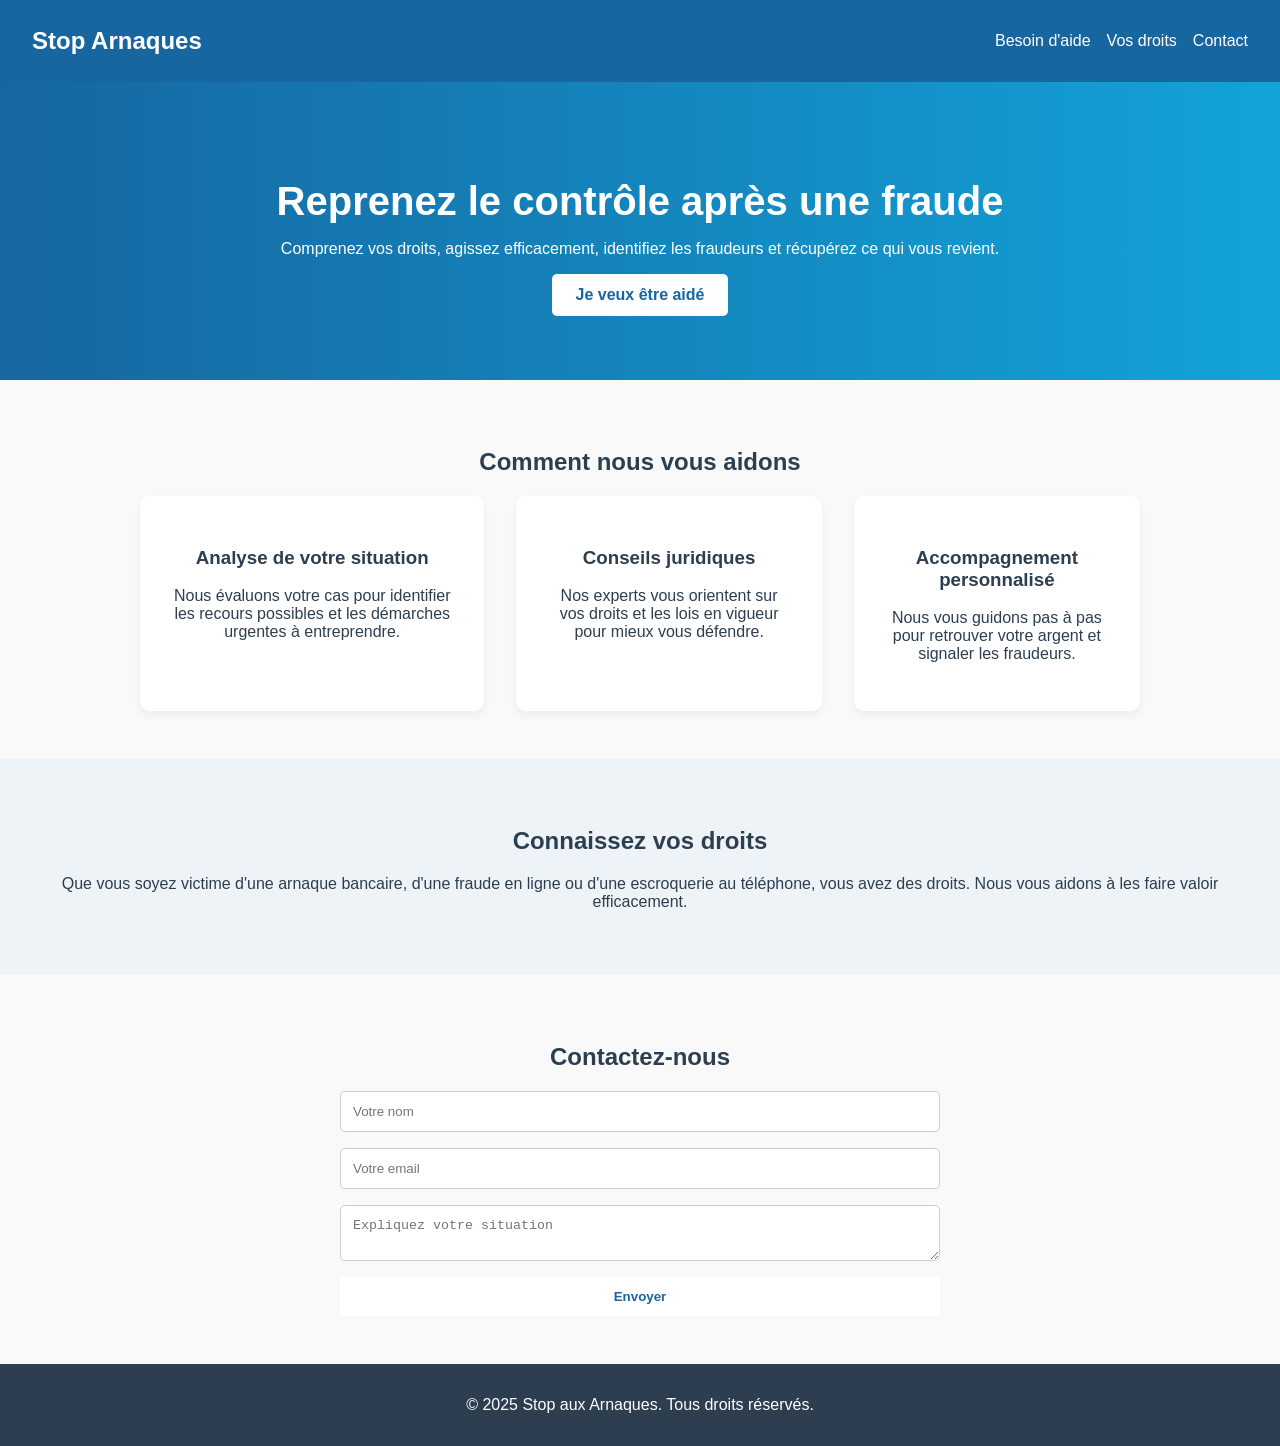
==== index.html @ d4abdb0a "Add files via upload" ====
<!DOCTYPE html>
<html lang="fr">
<head>
  <meta charset="UTF-8" />
  <meta name="viewport" content="width=device-width, initial-scale=1.0" />
  <title>Stop aux Arnaques</title>
  <link rel="stylesheet" href="style.css" />
</head>
<body>
  <header class="header">
    <div class="logo">Stop Arnaques</div>
    <nav>
      <ul>
        <li><a href="#aide">Besoin d'aide</a></li>
        <li><a href="#droits">Vos droits</a></li>
        <li><a href="#contact">Contact</a></li>
      </ul>
    </nav>
  </header>

  <section class="hero">
    <div class="hero-text">
      <h1>Reprenez le contrôle après une fraude</h1>
      <p>Comprenez vos droits, agissez efficacement, identifiez les fraudeurs et récupérez ce qui vous revient.</p>
      <a href="#contact" class="btn-primary">Je veux être aidé</a>
    </div>
  </section>

  <section id="aide" class="section">
    <h2>Comment nous vous aidons</h2>
    <div class="cards">
      <div class="card">
        <h3>Analyse de votre situation</h3>
        <p>Nous évaluons votre cas pour identifier les recours possibles et les démarches urgentes à entreprendre.</p>
      </div>
      <div class="card">
        <h3>Conseils juridiques</h3>
        <p>Nos experts vous orientent sur vos droits et les lois en vigueur pour mieux vous défendre.</p>
      </div>
      <div class="card">
        <h3>Accompagnement personnalisé</h3>
        <p>Nous vous guidons pas à pas pour retrouver votre argent et signaler les fraudeurs.</p>
      </div>
    </div>
  </section>

  <section id="droits" class="section alt">
    <h2>Connaissez vos droits</h2>
    <p>Que vous soyez victime d'une arnaque bancaire, d'une fraude en ligne ou d'une escroquerie au téléphone, vous avez des droits. Nous vous aidons à les faire valoir efficacement.</p>
  </section>

  <section id="contact" class="section">
    <h2>Contactez-nous</h2>
    <form class="contact-form" action="https://formspree.io/f/your-form-id" method="POST">
      <input type="text" name="name" placeholder="Votre nom" required />
      <input type="email" name="email" placeholder="Votre email" required />
      <textarea name="message" placeholder="Expliquez votre situation" required></textarea>
      <button type="submit" class="btn-primary">Envoyer</button>
    </form>
  </section>

  <footer class="footer">
    <p>&copy; 2025 Stop aux Arnaques. Tous droits réservés.</p>
  </footer>

  <script src="script.js"></script>
</body>
</html>
---- style.css ----
/* style.css */
:root {
  --primary: #1766a0;
  --secondary: #12a4d9;
  --light: #f9f9f9;
  --dark: #2c3e50;
  --font-main: 'Segoe UI', sans-serif;
}

body {
  margin: 0;
  font-family: var(--font-main);
  background-color: var(--light);
  color: var(--dark);
  scroll-behavior: smooth;
}

.header {
  display: flex;
  justify-content: space-between;
  align-items: center;
  padding: 1rem 2rem;
  background-color: var(--primary);
  color: white;
}

.logo {
  font-size: 1.5rem;
  font-weight: bold;
}

nav ul {
  list-style: none;
  display: flex;
  gap: 1rem;
}

nav a {
  color: white;
  text-decoration: none;
  font-weight: 500;
}

.hero {
  background: linear-gradient(to right, var(--primary), var(--secondary));
  color: white;
  padding: 4rem 2rem;
  text-align: center;
  animation: fadeIn 2s ease-in-out;
}

.hero h1 {
  font-size: 2.5rem;
  margin-bottom: 1rem;
}

.btn-primary {
  display: inline-block;
  padding: 0.75rem 1.5rem;
  background-color: white;
  color: var(--primary);
  border: none;
  border-radius: 5px;
  font-weight: bold;
  transition: background 0.3s;
  text-decoration: none;
}

.btn-primary:hover {
  background-color: #e0e0e0;
}

.section {
  padding: 3rem 2rem;
  text-align: center;
}

.section.alt {
  background-color: #eef3f7;
}

.cards {
  display: flex;
  flex-direction: column;
  gap: 2rem;
  max-width: 1000px;
  margin: auto;
}

.card {
  background-color: white;
  padding: 2rem;
  border-radius: 10px;
  box-shadow: 0 4px 8px rgba(0,0,0,0.05);
  transition: transform 0.3s;
}

.card:hover {
  transform: translateY(-5px);
}

.contact-form {
  max-width: 600px;
  margin: auto;
  display: flex;
  flex-direction: column;
  gap: 1rem;
}

.contact-form input,
.contact-form textarea {
  padding: 0.75rem;
  border: 1px solid #ccc;
  border-radius: 5px;
}

.footer {
  text-align: center;
  padding: 1rem;
  background-color: var(--dark);
  color: white;
}

@keyframes fadeIn {
  from {
    opacity: 0;
    transform: translateY(20px);
  }
  to {
    opacity: 1;
    transform: translateY(0);
  }
}

@media (min-width: 768px) {
  .cards {
    flex-direction: row;
  }
}

@media (max-width: 767px) {
  .hero h1 {
    font-size: 2rem;
  }
  nav ul {
    flex-direction: column;
    gap: 0.5rem;
  }
}
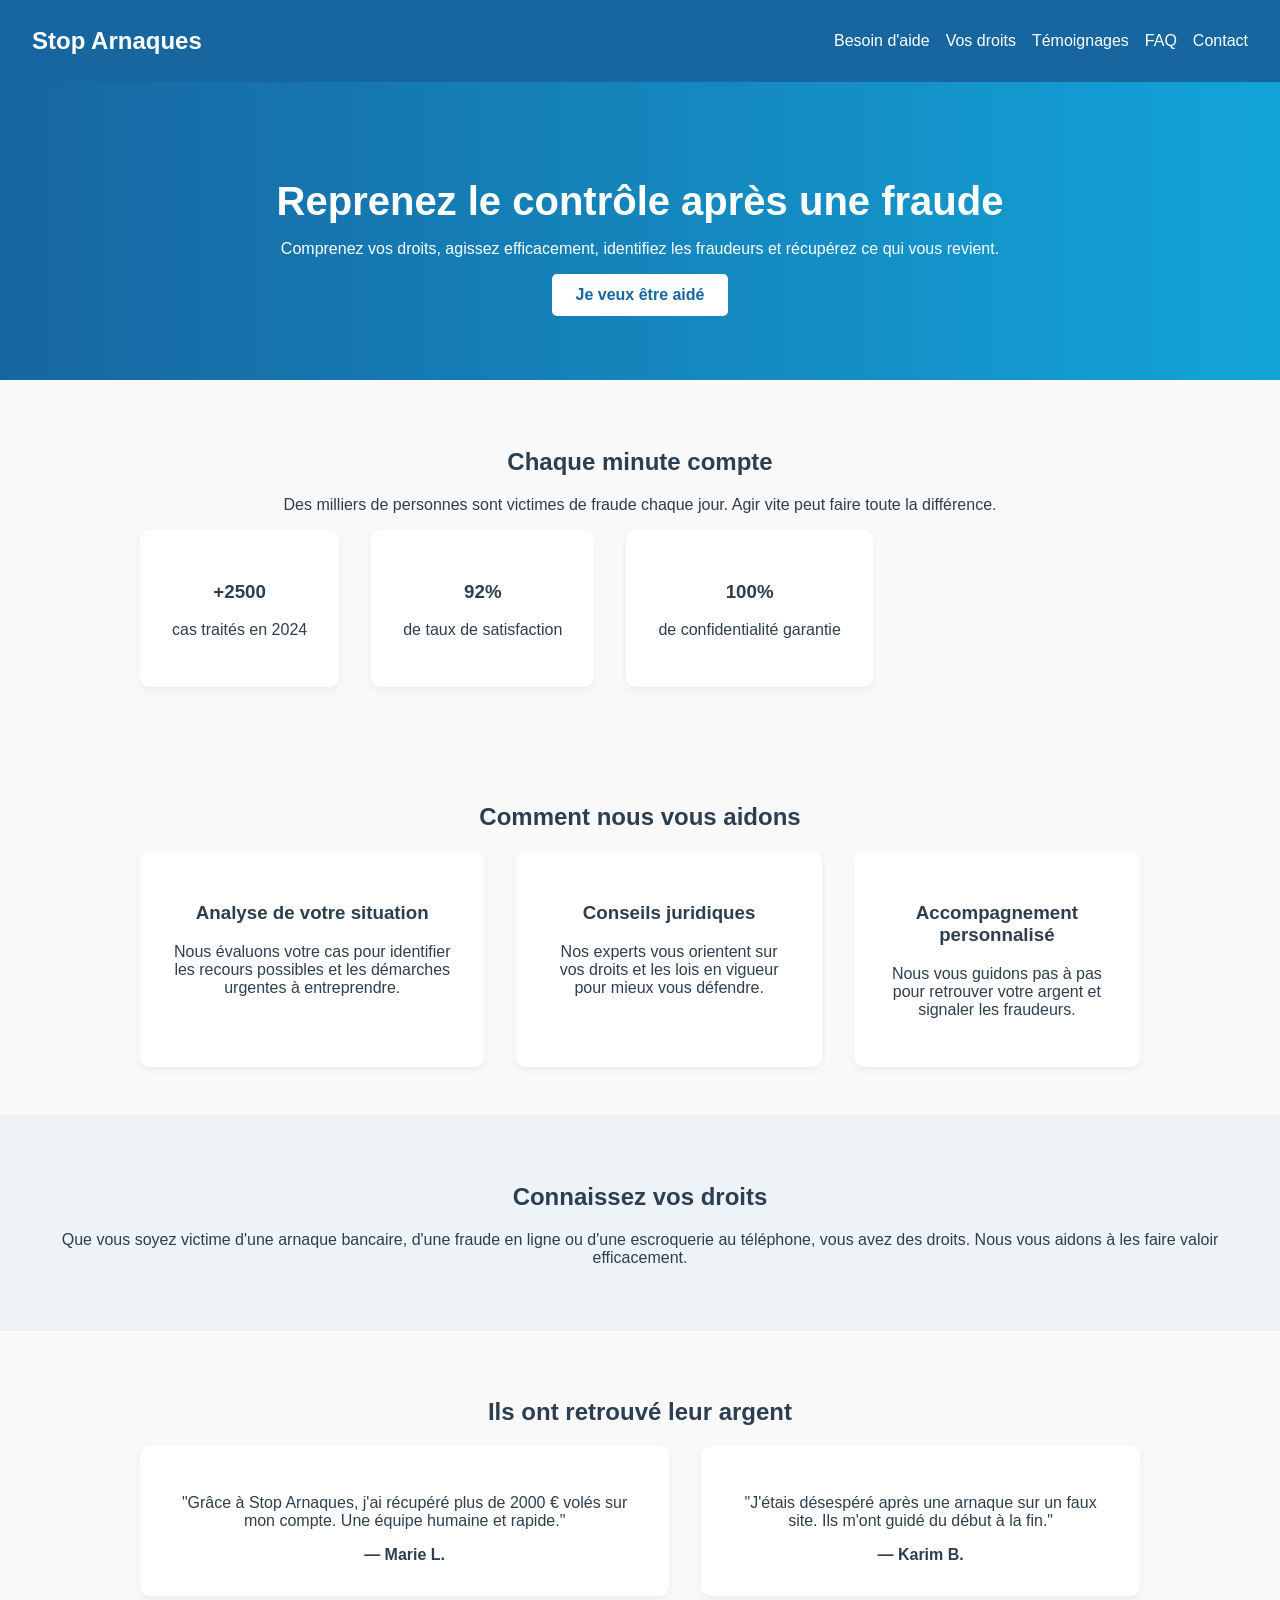
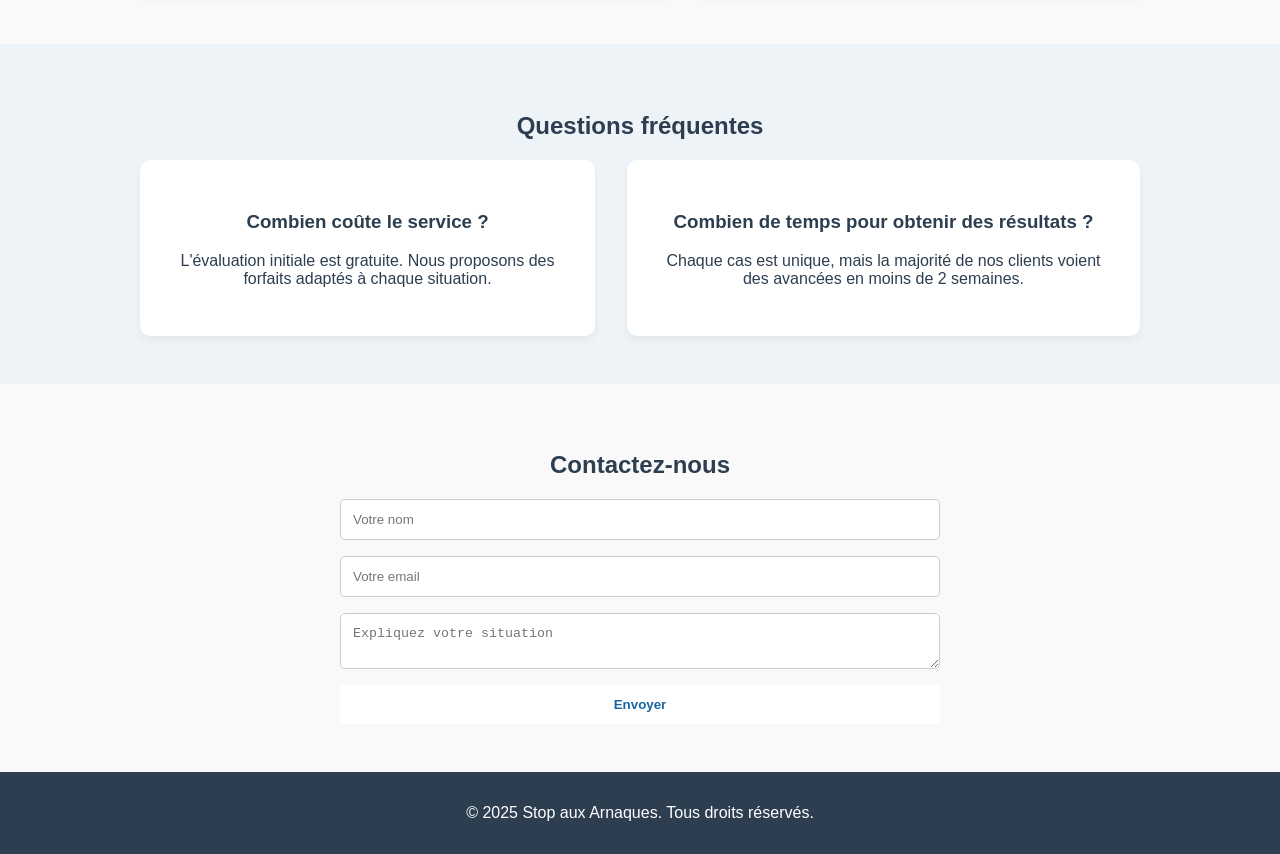
==== commit a950247f: "Add files via upload" ====
--- a/index.html
+++ b/index.html
@@ -13,6 +13,8 @@
       <ul>
         <li><a href="#aide">Besoin d'aide</a></li>
         <li><a href="#droits">Vos droits</a></li>
+        <li><a href="#temoignages">Témoignages</a></li>
+        <li><a href="#faq">FAQ</a></li>
         <li><a href="#contact">Contact</a></li>
       </ul>
     </nav>
@@ -23,6 +25,16 @@
       <h1>Reprenez le contrôle après une fraude</h1>
       <p>Comprenez vos droits, agissez efficacement, identifiez les fraudeurs et récupérez ce qui vous revient.</p>
       <a href="#contact" class="btn-primary">Je veux être aidé</a>
+    </div>
+  </section>
+
+  <section class="section stats">
+    <h2>Chaque minute compte</h2>
+    <p>Des milliers de personnes sont victimes de fraude chaque jour. Agir vite peut faire toute la différence.</p>
+    <div class="cards">
+      <div class="card"><h3>+2500</h3><p>cas traités en 2024</p></div>
+      <div class="card"><h3>92%</h3><p>de taux de satisfaction</p></div>
+      <div class="card"><h3>100%</h3><p>de confidentialité garantie</p></div>
     </div>
   </section>
 
@@ -49,6 +61,34 @@
     <p>Que vous soyez victime d'une arnaque bancaire, d'une fraude en ligne ou d'une escroquerie au téléphone, vous avez des droits. Nous vous aidons à les faire valoir efficacement.</p>
   </section>
 
+  <section id="temoignages" class="section">
+    <h2>Ils ont retrouvé leur argent</h2>
+    <div class="cards">
+      <div class="card">
+        <p>"Grâce à Stop Arnaques, j'ai récupéré plus de 2000 € volés sur mon compte. Une équipe humaine et rapide."</p>
+        <strong>— Marie L.</strong>
+      </div>
+      <div class="card">
+        <p>"J'étais désespéré après une arnaque sur un faux site. Ils m'ont guidé du début à la fin."</p>
+        <strong>— Karim B.</strong>
+      </div>
+    </div>
+  </section>
+
+  <section id="faq" class="section alt">
+    <h2>Questions fréquentes</h2>
+    <div class="cards">
+      <div class="card">
+        <h3>Combien coûte le service ?</h3>
+        <p>L'évaluation initiale est gratuite. Nous proposons des forfaits adaptés à chaque situation.</p>
+      </div>
+      <div class="card">
+        <h3>Combien de temps pour obtenir des résultats ?</h3>
+        <p>Chaque cas est unique, mais la majorité de nos clients voient des avancées en moins de 2 semaines.</p>
+      </div>
+    </div>
+  </section>
+
   <section id="contact" class="section">
     <h2>Contactez-nous</h2>
     <form class="contact-form" action="https://formspree.io/f/your-form-id" method="POST">
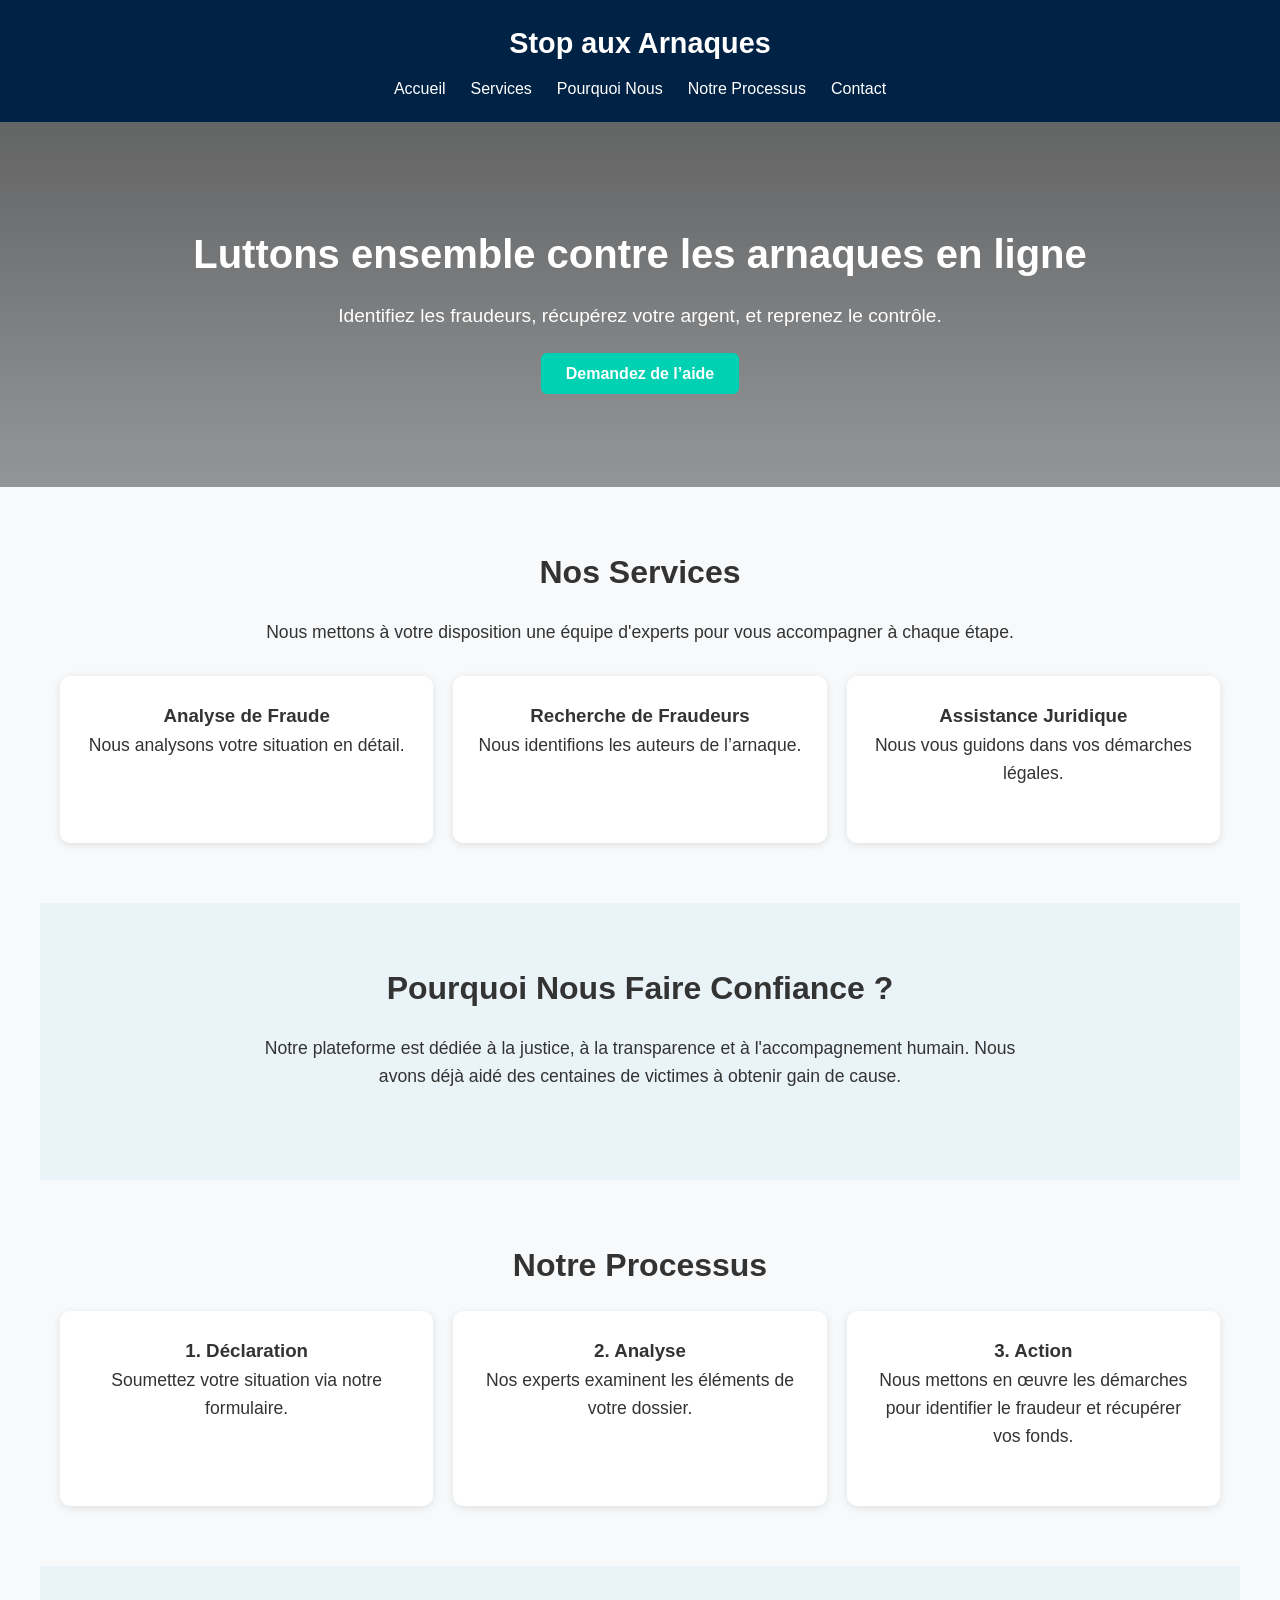
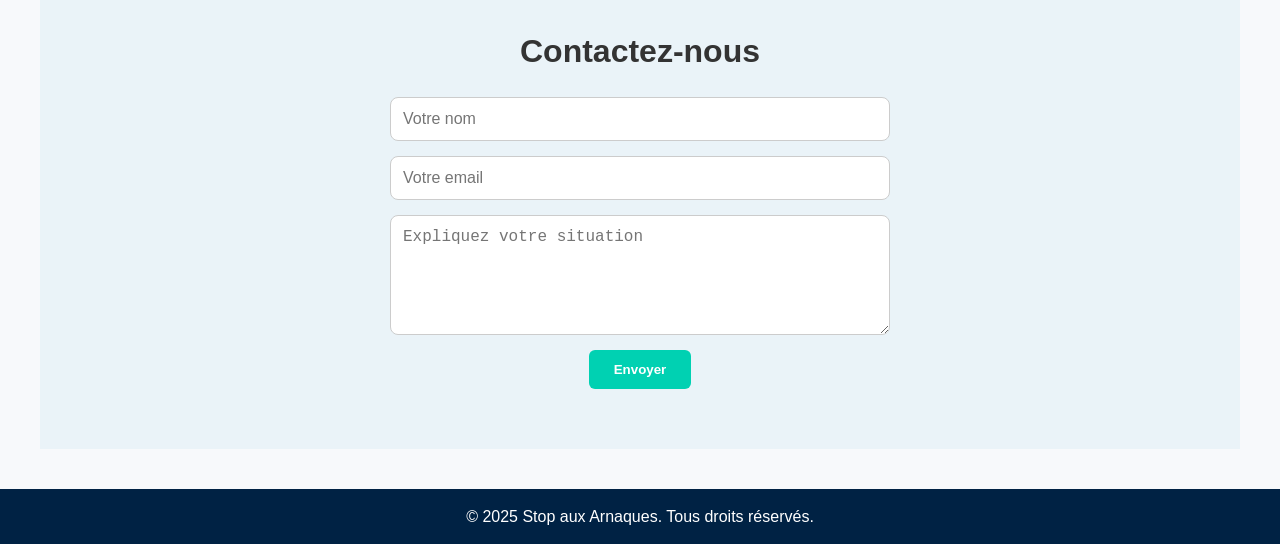
==== commit 1cd4f14c: "Rename index (1).html to index.html" ====
--- a/index.html
+++ b/index.html
@@ -1,108 +1,71 @@
+
 <!DOCTYPE html>
 <html lang="fr">
 <head>
-  <meta charset="UTF-8" />
-  <meta name="viewport" content="width=device-width, initial-scale=1.0" />
-  <title>Stop aux Arnaques</title>
-  <link rel="stylesheet" href="style.css" />
+    <meta charset="UTF-8" />
+    <meta name="viewport" content="width=device-width, initial-scale=1.0"/>
+    <title>Stop aux Arnaques</title>
+    <link rel="stylesheet" href="style.css" />
 </head>
 <body>
-  <header class="header">
-    <div class="logo">Stop Arnaques</div>
+
+<header class="header">
+    <div class="logo">Stop aux Arnaques</div>
     <nav>
-      <ul>
-        <li><a href="#aide">Besoin d'aide</a></li>
-        <li><a href="#droits">Vos droits</a></li>
-        <li><a href="#temoignages">Témoignages</a></li>
-        <li><a href="#faq">FAQ</a></li>
-        <li><a href="#contact">Contact</a></li>
-      </ul>
+        <ul>
+            <li><a href="#hero">Accueil</a></li>
+            <li><a href="#services">Services</a></li>
+            <li><a href="#confiance">Pourquoi Nous</a></li>
+            <li><a href="#process">Notre Processus</a></li>
+            <li><a href="#contact">Contact</a></li>
+        </ul>
     </nav>
-  </header>
+</header>
 
-  <section class="hero">
-    <div class="hero-text">
-      <h1>Reprenez le contrôle après une fraude</h1>
-      <p>Comprenez vos droits, agissez efficacement, identifiez les fraudeurs et récupérez ce qui vous revient.</p>
-      <a href="#contact" class="btn-primary">Je veux être aidé</a>
+<section class="hero" id="hero">
+    <h1>Luttons ensemble contre les arnaques en ligne</h1>
+    <p>Identifiez les fraudeurs, récupérez votre argent, et reprenez le contrôle.</p>
+    <a href="#contact" class="btn-primary">Demandez de l’aide</a>
+</section>
+
+<section class="section" id="services">
+    <h2>Nos Services</h2>
+    <p>Nous mettons à votre disposition une équipe d'experts pour vous accompagner à chaque étape.</p>
+    <div class="cards">
+        <div class="card"><h3>Analyse de Fraude</h3><p>Nous analysons votre situation en détail.</p></div>
+        <div class="card"><h3>Recherche de Fraudeurs</h3><p>Nous identifions les auteurs de l’arnaque.</p></div>
+        <div class="card"><h3>Assistance Juridique</h3><p>Nous vous guidons dans vos démarches légales.</p></div>
     </div>
-  </section>
+</section>
 
-  <section class="section stats">
-    <h2>Chaque minute compte</h2>
-    <p>Des milliers de personnes sont victimes de fraude chaque jour. Agir vite peut faire toute la différence.</p>
+<section class="section alt" id="confiance">
+    <h2>Pourquoi Nous Faire Confiance ?</h2>
+    <p>Notre plateforme est dédiée à la justice, à la transparence et à l'accompagnement humain. Nous avons déjà aidé des centaines de victimes à obtenir gain de cause.</p>
+</section>
+
+<section class="section" id="process">
+    <h2>Notre Processus</h2>
     <div class="cards">
-      <div class="card"><h3>+2500</h3><p>cas traités en 2024</p></div>
-      <div class="card"><h3>92%</h3><p>de taux de satisfaction</p></div>
-      <div class="card"><h3>100%</h3><p>de confidentialité garantie</p></div>
+        <div class="card"><h3>1. Déclaration</h3><p>Soumettez votre situation via notre formulaire.</p></div>
+        <div class="card"><h3>2. Analyse</h3><p>Nos experts examinent les éléments de votre dossier.</p></div>
+        <div class="card"><h3>3. Action</h3><p>Nous mettons en œuvre les démarches pour identifier le fraudeur et récupérer vos fonds.</p></div>
     </div>
-  </section>
+</section>
 
-  <section id="aide" class="section">
-    <h2>Comment nous vous aidons</h2>
-    <div class="cards">
-      <div class="card">
-        <h3>Analyse de votre situation</h3>
-        <p>Nous évaluons votre cas pour identifier les recours possibles et les démarches urgentes à entreprendre.</p>
-      </div>
-      <div class="card">
-        <h3>Conseils juridiques</h3>
-        <p>Nos experts vous orientent sur vos droits et les lois en vigueur pour mieux vous défendre.</p>
-      </div>
-      <div class="card">
-        <h3>Accompagnement personnalisé</h3>
-        <p>Nous vous guidons pas à pas pour retrouver votre argent et signaler les fraudeurs.</p>
-      </div>
-    </div>
-  </section>
+<section class="section alt" id="contact">
+    <h2>Contactez-nous</h2>
+    <form action="https://formspree.io/f/mwkglwdy" method="POST" class="contact-form">
+        <input type="text" name="name" placeholder="Votre nom" required>
+        <input type="email" name="email" placeholder="Votre email" required>
+        <textarea name="message" placeholder="Expliquez votre situation" required></textarea>
+        <button type="submit" class="btn-primary">Envoyer</button>
+    </form>
+</section>
 
-  <section id="droits" class="section alt">
-    <h2>Connaissez vos droits</h2>
-    <p>Que vous soyez victime d'une arnaque bancaire, d'une fraude en ligne ou d'une escroquerie au téléphone, vous avez des droits. Nous vous aidons à les faire valoir efficacement.</p>
-  </section>
+<footer class="footer">
+    <p>&copy; 2025 Stop aux Arnaques. Tous droits réservés.</p>
+</footer>
 
-  <section id="temoignages" class="section">
-    <h2>Ils ont retrouvé leur argent</h2>
-    <div class="cards">
-      <div class="card">
-        <p>"Grâce à Stop Arnaques, j'ai récupéré plus de 2000 € volés sur mon compte. Une équipe humaine et rapide."</p>
-        <strong>— Marie L.</strong>
-      </div>
-      <div class="card">
-        <p>"J'étais désespéré après une arnaque sur un faux site. Ils m'ont guidé du début à la fin."</p>
-        <strong>— Karim B.</strong>
-      </div>
-    </div>
-  </section>
-
-  <section id="faq" class="section alt">
-    <h2>Questions fréquentes</h2>
-    <div class="cards">
-      <div class="card">
-        <h3>Combien coûte le service ?</h3>
-        <p>L'évaluation initiale est gratuite. Nous proposons des forfaits adaptés à chaque situation.</p>
-      </div>
-      <div class="card">
-        <h3>Combien de temps pour obtenir des résultats ?</h3>
-        <p>Chaque cas est unique, mais la majorité de nos clients voient des avancées en moins de 2 semaines.</p>
-      </div>
-    </div>
-  </section>
-
-  <section id="contact" class="section">
-    <h2>Contactez-nous</h2>
-    <form class="contact-form" action="https://formspree.io/f/your-form-id" method="POST">
-      <input type="text" name="name" placeholder="Votre nom" required />
-      <input type="email" name="email" placeholder="Votre email" required />
-      <textarea name="message" placeholder="Expliquez votre situation" required></textarea>
-      <button type="submit" class="btn-primary">Envoyer</button>
-    </form>
-  </section>
-
-  <footer class="footer">
-    <p>&copy; 2025 Stop aux Arnaques. Tous droits réservés.</p>
-  </footer>
-
-  <script src="script.js"></script>
+<script src="script.js"></script>
 </body>
-</html>+</html>
--- a/style.css
+++ b/style.css
@@ -1,98 +1,125 @@
-/* style.css */
-:root {
-  --primary: #1766a0;
-  --secondary: #12a4d9;
-  --light: #f9f9f9;
-  --dark: #2c3e50;
-  --font-main: 'Segoe UI', sans-serif;
+
+* {
+  box-sizing: border-box;
+  margin: 0;
+  padding: 0;
 }
 
 body {
-  margin: 0;
-  font-family: var(--font-main);
-  background-color: var(--light);
-  color: var(--dark);
-  scroll-behavior: smooth;
+  font-family: 'Segoe UI', sans-serif;
+  background-color: #f7f9fb;
+  color: #333;
+  line-height: 1.6;
+}
+
+a {
+  text-decoration: none;
+  color: inherit;
 }
 
 .header {
-  display: flex;
-  justify-content: space-between;
-  align-items: center;
-  padding: 1rem 2rem;
-  background-color: var(--primary);
+  background-color: #002244;
   color: white;
+  padding: 20px;
+  text-align: center;
+  position: sticky;
+  top: 0;
+  z-index: 999;
 }
 
-.logo {
-  font-size: 1.5rem;
+.header .logo {
+  font-size: 1.8rem;
   font-weight: bold;
 }
 
 nav ul {
+  display: flex;
+  justify-content: center;
+  gap: 25px;
   list-style: none;
-  display: flex;
-  gap: 1rem;
+  margin-top: 10px;
+  flex-wrap: wrap;
 }
 
-nav a {
+nav ul li a {
   color: white;
-  text-decoration: none;
   font-weight: 500;
+  transition: color 0.3s ease;
+}
+
+nav ul li a:hover {
+  color: #00d1b2;
 }
 
 .hero {
-  background: linear-gradient(to right, var(--primary), var(--secondary));
+  background: linear-gradient(rgba(0,0,0,0.6), rgba(0,0,0,0.4)), url('https://images.unsplash.com/photo-1531746790731-6c087fecd65a') no-repeat center/cover;
   color: white;
-  padding: 4rem 2rem;
+  padding: 100px 20px;
   text-align: center;
-  animation: fadeIn 2s ease-in-out;
 }
 
 .hero h1 {
   font-size: 2.5rem;
-  margin-bottom: 1rem;
+  margin-bottom: 15px;
+}
+
+.hero p {
+  font-size: 1.2rem;
+  margin-bottom: 30px;
 }
 
 .btn-primary {
-  display: inline-block;
-  padding: 0.75rem 1.5rem;
-  background-color: white;
-  color: var(--primary);
+  background-color: #00d1b2;
+  color: white;
+  padding: 12px 25px;
+  border-radius: 6px;
+  font-weight: bold;
+  transition: background 0.3s ease;
   border: none;
-  border-radius: 5px;
-  font-weight: bold;
-  transition: background 0.3s;
-  text-decoration: none;
+  cursor: pointer;
 }
 
 .btn-primary:hover {
-  background-color: #e0e0e0;
+  background-color: #00b89c;
 }
 
 .section {
-  padding: 3rem 2rem;
+  padding: 60px 20px;
+  max-width: 1200px;
+  margin: auto;
   text-align: center;
 }
 
 .section.alt {
-  background-color: #eef3f7;
+  background-color: #eaf3f8;
+}
+
+.section h2 {
+  font-size: 2rem;
+  margin-bottom: 20px;
+}
+
+.section p {
+  font-size: 1.1rem;
+  max-width: 800px;
+  margin: auto;
+  margin-bottom: 30px;
 }
 
 .cards {
   display: flex;
-  flex-direction: column;
-  gap: 2rem;
-  max-width: 1000px;
-  margin: auto;
+  flex-wrap: wrap;
+  justify-content: center;
+  gap: 20px;
 }
 
 .card {
   background-color: white;
-  padding: 2rem;
   border-radius: 10px;
-  box-shadow: 0 4px 8px rgba(0,0,0,0.05);
-  transition: transform 0.3s;
+  padding: 25px;
+  box-shadow: 0 2px 8px rgba(0,0,0,0.1);
+  flex: 1 1 250px;
+  transition: transform 0.3s ease;
 }
 
 .card:hover {
@@ -100,50 +127,49 @@
 }
 
 .contact-form {
-  max-width: 600px;
-  margin: auto;
   display: flex;
   flex-direction: column;
-  gap: 1rem;
+  align-items: center;
+  gap: 15px;
 }
 
 .contact-form input,
 .contact-form textarea {
-  padding: 0.75rem;
+  width: 100%;
+  max-width: 500px;
+  padding: 12px;
   border: 1px solid #ccc;
-  border-radius: 5px;
+  border-radius: 8px;
+  font-size: 1rem;
+}
+
+.contact-form textarea {
+  height: 120px;
 }
 
 .footer {
+  background-color: #002244;
+  color: white;
   text-align: center;
-  padding: 1rem;
-  background-color: var(--dark);
-  color: white;
+  padding: 15px;
+  margin-top: 40px;
 }
 
-@keyframes fadeIn {
-  from {
-    opacity: 0;
-    transform: translateY(20px);
-  }
-  to {
-    opacity: 1;
-    transform: translateY(0);
-  }
-}
-
-@media (min-width: 768px) {
-  .cards {
-    flex-direction: row;
-  }
-}
-
-@media (max-width: 767px) {
+@media (max-width: 768px) {
   .hero h1 {
     font-size: 2rem;
   }
+
+  .hero p {
+    font-size: 1rem;
+  }
+
   nav ul {
     flex-direction: column;
-    gap: 0.5rem;
+    gap: 10px;
   }
-}+
+  .section {
+    padding: 40px 15px;
+  }
+}
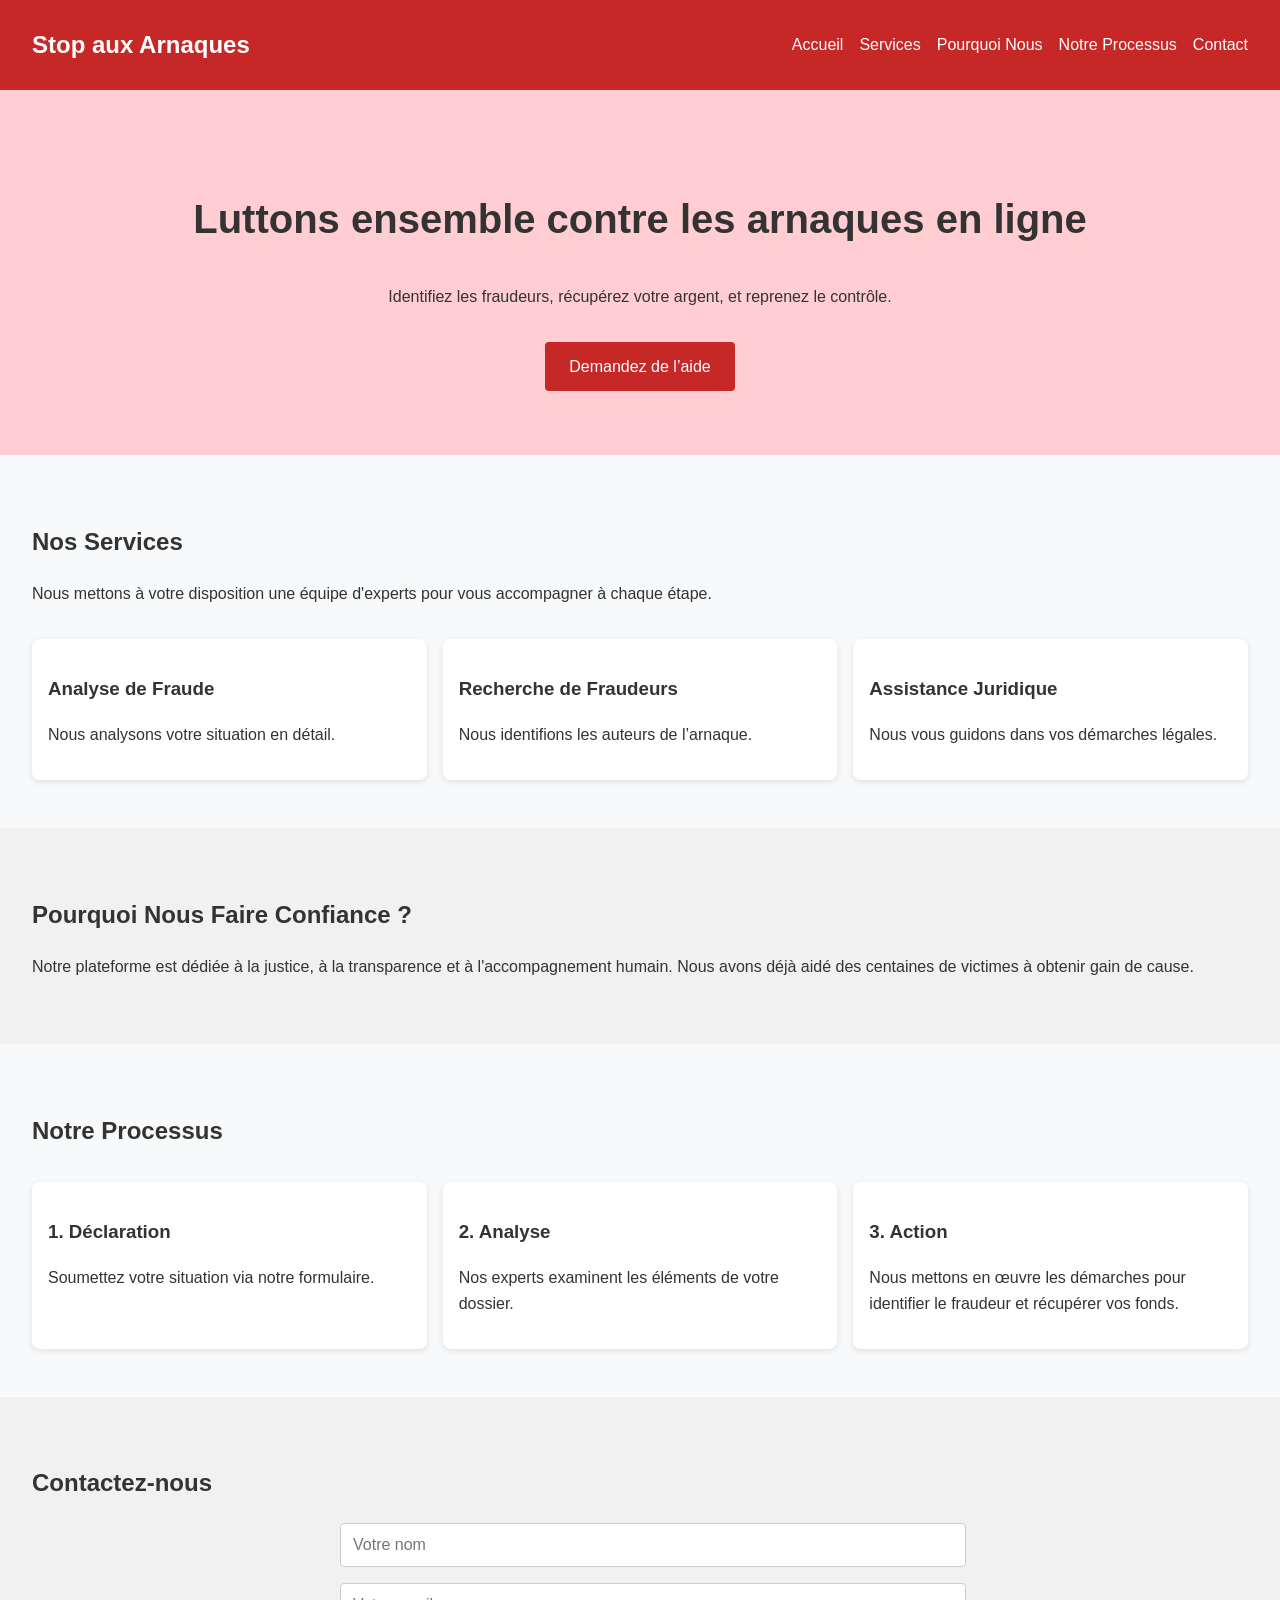
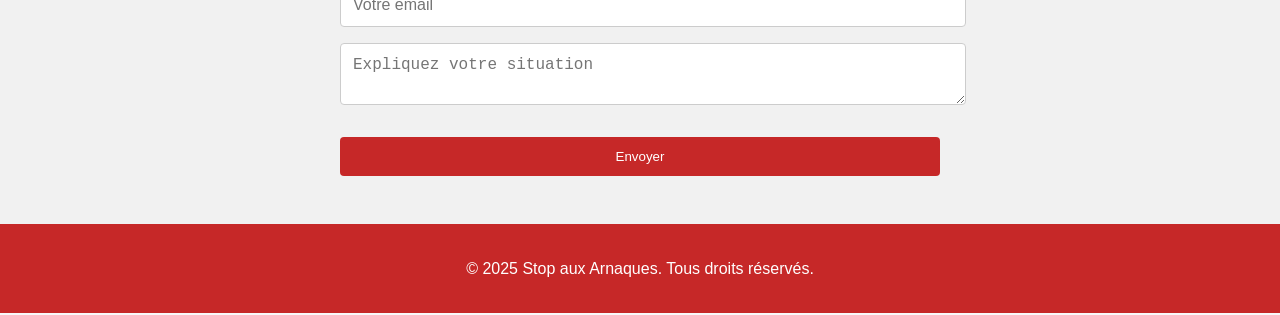
==== commit 4822a3aa: "Add files via upload" ====
--- a/index.html
+++ b/index.html
@@ -1,4 +1,3 @@
-
 <!DOCTYPE html>
 <html lang="fr">
 <head>
@@ -54,7 +53,8 @@
 
 <section class="section alt" id="contact">
     <h2>Contactez-nous</h2>
-    <form action="https://formspree.io/f/mwkglwdy" method="POST" class="contact-form">
+    <form action="https://formspree.io/f/mwplarqn" method="POST" class="contact-form">
+        <input type="hidden" name="_captcha" value="false">
         <input type="text" name="name" placeholder="Votre nom" required>
         <input type="email" name="email" placeholder="Votre email" required>
         <textarea name="message" placeholder="Expliquez votre situation" required></textarea>
--- a/style.css
+++ b/style.css
@@ -1,175 +1,92 @@
-
-* {
-  box-sizing: border-box;
-  margin: 0;
-  padding: 0;
+body {
+    margin: 0;
+    font-family: Arial, sans-serif;
+    line-height: 1.6;
+    background-color: #f8f9fa;
+    color: #333;
 }
-
-body {
-  font-family: 'Segoe UI', sans-serif;
-  background-color: #f7f9fb;
-  color: #333;
-  line-height: 1.6;
+.header {
+    background: #c62828;
+    color: #fff;
+    padding: 1rem 2rem;
+    display: flex;
+    justify-content: space-between;
+    align-items: center;
 }
-
-a {
-  text-decoration: none;
-  color: inherit;
+.header .logo {
+    font-size: 1.5rem;
+    font-weight: bold;
 }
-
-.header {
-  background-color: #002244;
-  color: white;
-  padding: 20px;
-  text-align: center;
-  position: sticky;
-  top: 0;
-  z-index: 999;
+.header nav ul {
+    list-style: none;
+    display: flex;
+    gap: 1rem;
 }
-
-.header .logo {
-  font-size: 1.8rem;
-  font-weight: bold;
+.header nav a {
+    color: #fff;
+    text-decoration: none;
 }
-
-nav ul {
-  display: flex;
-  justify-content: center;
-  gap: 25px;
-  list-style: none;
-  margin-top: 10px;
-  flex-wrap: wrap;
+.hero {
+    background: #ffcdd2;
+    padding: 4rem 2rem;
+    text-align: center;
 }
-
-nav ul li a {
-  color: white;
-  font-weight: 500;
-  transition: color 0.3s ease;
+.hero h1 {
+    font-size: 2.5rem;
 }
-
-nav ul li a:hover {
-  color: #00d1b2;
+.btn-primary {
+    background: #c62828;
+    color: #fff;
+    padding: 0.75rem 1.5rem;
+    border: none;
+    border-radius: 4px;
+    text-decoration: none;
+    margin-top: 1rem;
+    display: inline-block;
 }
-
-.hero {
-  background: linear-gradient(rgba(0,0,0,0.6), rgba(0,0,0,0.4)), url('https://images.unsplash.com/photo-1531746790731-6c087fecd65a') no-repeat center/cover;
-  color: white;
-  padding: 100px 20px;
-  text-align: center;
+.section {
+    padding: 3rem 2rem;
 }
-
-.hero h1 {
-  font-size: 2.5rem;
-  margin-bottom: 15px;
+.section.alt {
+    background: #f1f1f1;
 }
-
-.hero p {
-  font-size: 1.2rem;
-  margin-bottom: 30px;
+.cards {
+    display: flex;
+    flex-wrap: wrap;
+    gap: 1rem;
+    margin-top: 2rem;
 }
-
-.btn-primary {
-  background-color: #00d1b2;
-  color: white;
-  padding: 12px 25px;
-  border-radius: 6px;
-  font-weight: bold;
-  transition: background 0.3s ease;
-  border: none;
-  cursor: pointer;
+.card {
+    background: white;
+    padding: 1rem;
+    border-radius: 8px;
+    flex: 1;
+    min-width: 250px;
+    box-shadow: 0 2px 6px rgba(0,0,0,0.1);
 }
-
-.btn-primary:hover {
-  background-color: #00b89c;
+.contact-form {
+    display: flex;
+    flex-direction: column;
+    gap: 1rem;
+    max-width: 600px;
+    margin: auto;
 }
-
-.section {
-  padding: 60px 20px;
-  max-width: 1200px;
-  margin: auto;
-  text-align: center;
-}
-
-.section.alt {
-  background-color: #eaf3f8;
-}
-
-.section h2 {
-  font-size: 2rem;
-  margin-bottom: 20px;
-}
-
-.section p {
-  font-size: 1.1rem;
-  max-width: 800px;
-  margin: auto;
-  margin-bottom: 30px;
-}
-
-.cards {
-  display: flex;
-  flex-wrap: wrap;
-  justify-content: center;
-  gap: 20px;
-}
-
-.card {
-  background-color: white;
-  border-radius: 10px;
-  padding: 25px;
-  box-shadow: 0 2px 8px rgba(0,0,0,0.1);
-  flex: 1 1 250px;
-  transition: transform 0.3s ease;
-}
-
-.card:hover {
-  transform: translateY(-5px);
-}
-
-.contact-form {
-  display: flex;
-  flex-direction: column;
-  align-items: center;
-  gap: 15px;
-}
-
 .contact-form input,
 .contact-form textarea {
-  width: 100%;
-  max-width: 500px;
-  padding: 12px;
-  border: 1px solid #ccc;
-  border-radius: 8px;
-  font-size: 1rem;
+    padding: 0.75rem;
+    font-size: 1rem;
+    border-radius: 4px;
+    border: 1px solid #ccc;
+    width: 100%;
 }
-
-.contact-form textarea {
-  height: 120px;
+.footer {
+    text-align: center;
+    padding: 1rem;
+    background: #c62828;
+    color: #fff;
 }
-
-.footer {
-  background-color: #002244;
-  color: white;
-  text-align: center;
-  padding: 15px;
-  margin-top: 40px;
+@media (max-width: 768px) {
+    .cards {
+        flex-direction: column;
+    }
 }
-
-@media (max-width: 768px) {
-  .hero h1 {
-    font-size: 2rem;
-  }
-
-  .hero p {
-    font-size: 1rem;
-  }
-
-  nav ul {
-    flex-direction: column;
-    gap: 10px;
-  }
-
-  .section {
-    padding: 40px 15px;
-  }
-}
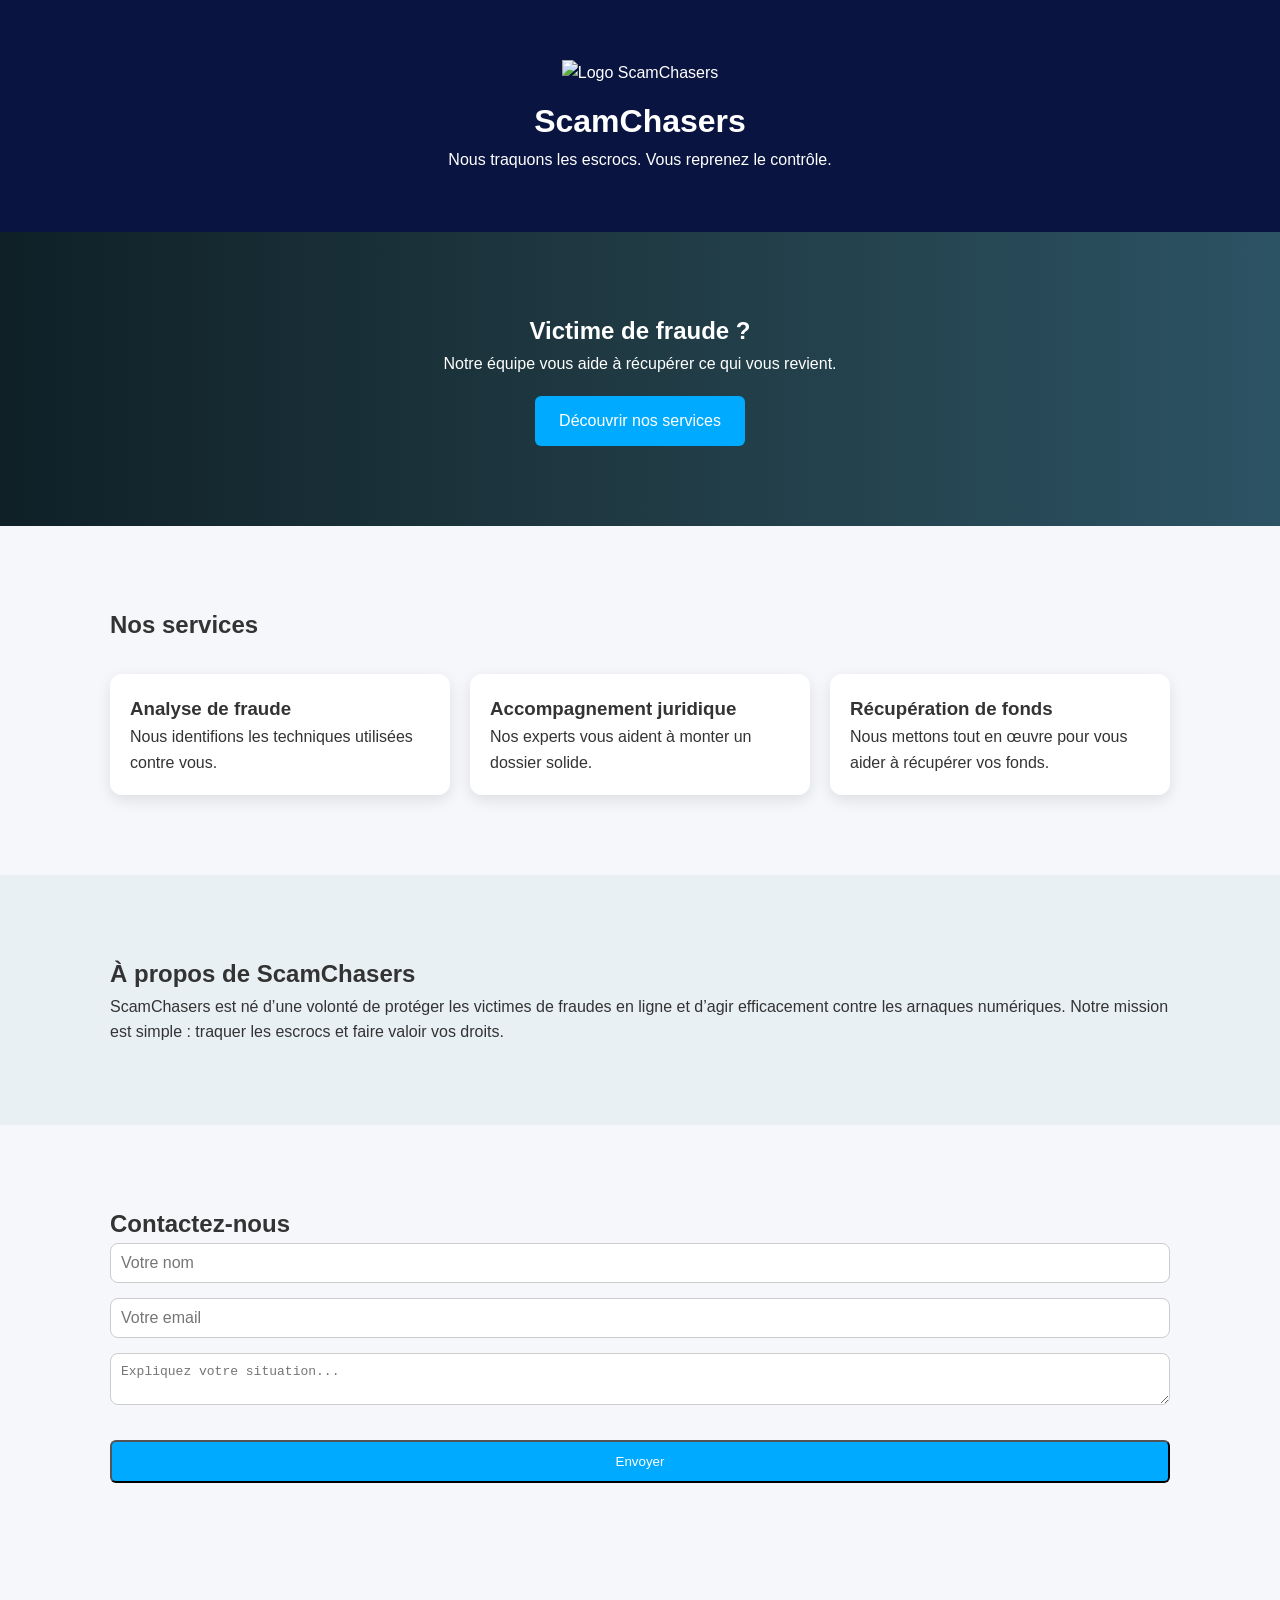
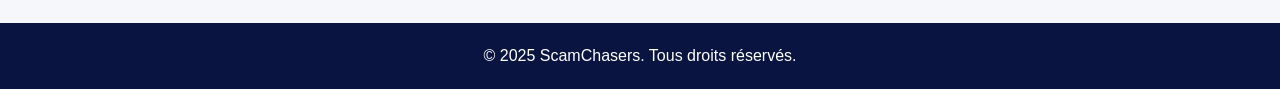
==== commit 5e706f92: "Add files via upload" ====
--- a/index.html
+++ b/index.html
@@ -1,71 +1,70 @@
 <!DOCTYPE html>
 <html lang="fr">
 <head>
-    <meta charset="UTF-8" />
-    <meta name="viewport" content="width=device-width, initial-scale=1.0"/>
-    <title>Stop aux Arnaques</title>
-    <link rel="stylesheet" href="style.css" />
+  <meta charset="UTF-8" />
+  <meta name="viewport" content="width=device-width, initial-scale=1.0" />
+  <title>ScamChasers - Lutte contre la fraude en ligne</title>
+  <link rel="stylesheet" href="styles.css" />
+  <script defer src="script.js"></script>
 </head>
 <body>
+  <header>
+    <div class="container">
+      <img src="logo.png" alt="Logo ScamChasers" class="logo" />
+      <h1>ScamChasers</h1>
+      <p>Nous traquons les escrocs. Vous reprenez le contrôle.</p>
+    </div>
+  </header>
 
-<header class="header">
-    <div class="logo">Stop aux Arnaques</div>
-    <nav>
-        <ul>
-            <li><a href="#hero">Accueil</a></li>
-            <li><a href="#services">Services</a></li>
-            <li><a href="#confiance">Pourquoi Nous</a></li>
-            <li><a href="#process">Notre Processus</a></li>
-            <li><a href="#contact">Contact</a></li>
-        </ul>
-    </nav>
-</header>
+  <section class="hero">
+    <div class="container">
+      <h2>Victime de fraude ?</h2>
+      <p>Notre équipe vous aide à récupérer ce qui vous revient.</p>
+      <a href="#services" class="btn">Découvrir nos services</a>
+    </div>
+  </section>
 
-<section class="hero" id="hero">
-    <h1>Luttons ensemble contre les arnaques en ligne</h1>
-    <p>Identifiez les fraudeurs, récupérez votre argent, et reprenez le contrôle.</p>
-    <a href="#contact" class="btn-primary">Demandez de l’aide</a>
-</section>
+  <section id="services" class="section">
+    <div class="container">
+      <h2>Nos services</h2>
+      <div class="cards">
+        <div class="card">
+          <h3>Analyse de fraude</h3>
+          <p>Nous identifions les techniques utilisées contre vous.</p>
+        </div>
+        <div class="card">
+          <h3>Accompagnement juridique</h3>
+          <p>Nos experts vous aident à monter un dossier solide.</p>
+        </div>
+        <div class="card">
+          <h3>Récupération de fonds</h3>
+          <p>Nous mettons tout en œuvre pour vous aider à récupérer vos fonds.</p>
+        </div>
+      </div>
+    </div>
+  </section>
 
-<section class="section" id="services">
-    <h2>Nos Services</h2>
-    <p>Nous mettons à votre disposition une équipe d'experts pour vous accompagner à chaque étape.</p>
-    <div class="cards">
-        <div class="card"><h3>Analyse de Fraude</h3><p>Nous analysons votre situation en détail.</p></div>
-        <div class="card"><h3>Recherche de Fraudeurs</h3><p>Nous identifions les auteurs de l’arnaque.</p></div>
-        <div class="card"><h3>Assistance Juridique</h3><p>Nous vous guidons dans vos démarches légales.</p></div>
+  <section id="about" class="section alt">
+    <div class="container">
+      <h2>À propos de ScamChasers</h2>
+      <p>ScamChasers est né d’une volonté de protéger les victimes de fraudes en ligne et d’agir efficacement contre les arnaques numériques. Notre mission est simple : traquer les escrocs et faire valoir vos droits.</p>
     </div>
-</section>
+  </section>
 
-<section class="section alt" id="confiance">
-    <h2>Pourquoi Nous Faire Confiance ?</h2>
-    <p>Notre plateforme est dédiée à la justice, à la transparence et à l'accompagnement humain. Nous avons déjà aidé des centaines de victimes à obtenir gain de cause.</p>
-</section>
+  <section id="contact" class="section">
+    <div class="container">
+      <h2>Contactez-nous</h2>
+      <form>
+        <input type="text" placeholder="Votre nom" required />
+        <input type="email" placeholder="Votre email" required />
+        <textarea placeholder="Expliquez votre situation..." required></textarea>
+        <button type="submit" class="btn">Envoyer</button>
+      </form>
+    </div>
+  </section>
 
-<section class="section" id="process">
-    <h2>Notre Processus</h2>
-    <div class="cards">
-        <div class="card"><h3>1. Déclaration</h3><p>Soumettez votre situation via notre formulaire.</p></div>
-        <div class="card"><h3>2. Analyse</h3><p>Nos experts examinent les éléments de votre dossier.</p></div>
-        <div class="card"><h3>3. Action</h3><p>Nous mettons en œuvre les démarches pour identifier le fraudeur et récupérer vos fonds.</p></div>
-    </div>
-</section>
-
-<section class="section alt" id="contact">
-    <h2>Contactez-nous</h2>
-    <form action="https://formspree.io/f/mwplarqn" method="POST" class="contact-form">
-        <input type="hidden" name="_captcha" value="false">
-        <input type="text" name="name" placeholder="Votre nom" required>
-        <input type="email" name="email" placeholder="Votre email" required>
-        <textarea name="message" placeholder="Expliquez votre situation" required></textarea>
-        <button type="submit" class="btn-primary">Envoyer</button>
-    </form>
-</section>
-
-<footer class="footer">
-    <p>&copy; 2025 Stop aux Arnaques. Tous droits réservés.</p>
-</footer>
-
-<script src="script.js"></script>
+  <footer>
+    <p>&copy; 2025 ScamChasers. Tous droits réservés.</p>
+  </footer>
 </body>
 </html>
--- a/styles.css
+++ b/styles.css
@@ -0,0 +1,106 @@
+* {
+  margin: 0;
+  padding: 0;
+  box-sizing: border-box;
+}
+
+body {
+  font-family: 'Segoe UI', sans-serif;
+  line-height: 1.6;
+  background-color: #f5f7fa;
+  color: #333;
+}
+
+.container {
+  max-width: 1100px;
+  margin: auto;
+  padding: 20px;
+}
+
+header {
+  background-color: #091540;
+  color: #fff;
+  text-align: center;
+  padding: 40px 20px;
+}
+
+.logo {
+  width: 80px;
+  margin-bottom: 10px;
+  animation: fadeIn 1.2s ease-in-out;
+}
+
+.hero {
+  background: linear-gradient(to right, #0f2027, #203a43, #2c5364);
+  color: #fff;
+  padding: 60px 20px;
+  text-align: center;
+}
+
+.section {
+  padding: 60px 20px;
+}
+
+.section.alt {
+  background-color: #e9f0f4;
+}
+
+.cards {
+  display: grid;
+  grid-template-columns: repeat(auto-fit, minmax(240px, 1fr));
+  gap: 20px;
+  margin-top: 30px;
+}
+
+.card {
+  background: #fff;
+  padding: 20px;
+  border-radius: 12px;
+  box-shadow: 0 5px 15px rgba(0,0,0,0.1);
+  transition: transform 0.3s ease;
+}
+
+.card:hover {
+  transform: translateY(-5px);
+}
+
+.btn {
+  display: inline-block;
+  margin-top: 20px;
+  background: #00aaff;
+  color: #fff;
+  padding: 12px 24px;
+  text-decoration: none;
+  border-radius: 6px;
+  transition: background 0.3s ease;
+}
+
+.btn:hover {
+  background: #0077cc;
+}
+
+form {
+  display: flex;
+  flex-direction: column;
+  gap: 15px;
+}
+
+form input, form textarea {
+  padding: 10px;
+  border: 1px solid #ccc;
+  border-radius: 8px;
+  font-size: 1em;
+}
+
+footer {
+  background-color: #091540;
+  color: #fff;
+  text-align: center;
+  padding: 20px;
+  margin-top: 60px;
+}
+
+@keyframes fadeIn {
+  from { opacity: 0; transform: translateY(-10px); }
+  to { opacity: 1; transform: translateY(0); }
+}
